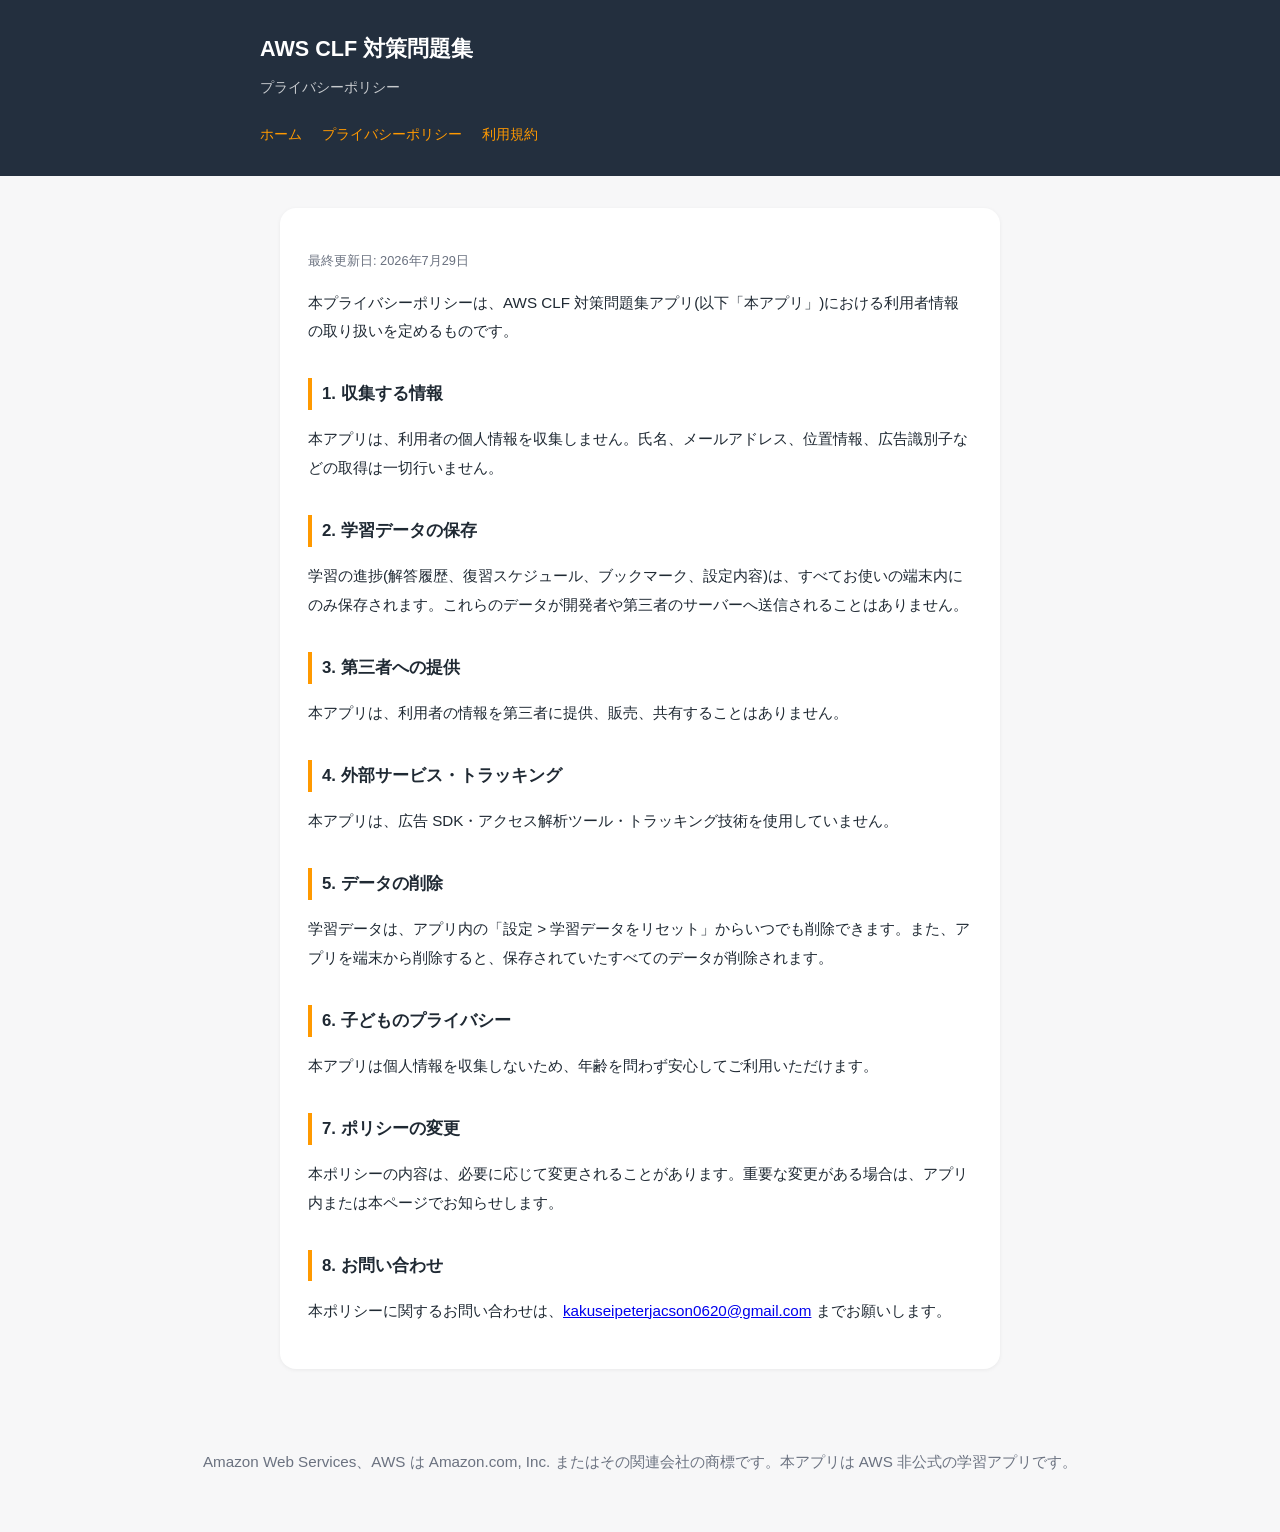
==== privacy.html @ 356169ad "Add privacy policy and terms of service pages Co-Authored-By: Claude Fable 5 <noreply@anthropic.com>" ====
<!DOCTYPE html>
<html lang="ja">
<head>
  <meta charset="UTF-8" />
  <meta name="viewport" content="width=device-width, initial-scale=1.0" />
  <title>プライバシーポリシー | AWS CLF 対策問題集</title>
  <link rel="stylesheet" href="style.css" />
</head>
<body>
  <header>
    <div class="inner">
      <h1>AWS CLF 対策問題集</h1>
      <p>プライバシーポリシー</p>
      <nav class="nav">
        <a href="index.html">ホーム</a>
        <a href="privacy.html">プライバシーポリシー</a>
        <a href="terms.html">利用規約</a>
      </nav>
    </div>
  </header>
  <main>
    <div class="card">
      <p class="updated">最終更新日: 2026年7月29日</p>
      <p>本プライバシーポリシーは、AWS CLF 対策問題集アプリ(以下「本アプリ」)における利用者情報の取り扱いを定めるものです。</p>

      <h2>1. 収集する情報</h2>
      <p>本アプリは、利用者の個人情報を収集しません。氏名、メールアドレス、位置情報、広告識別子などの取得は一切行いません。</p>

      <h2>2. 学習データの保存</h2>
      <p>学習の進捗(解答履歴、復習スケジュール、ブックマーク、設定内容)は、すべてお使いの端末内にのみ保存されます。これらのデータが開発者や第三者のサーバーへ送信されることはありません。</p>

      <h2>3. 第三者への提供</h2>
      <p>本アプリは、利用者の情報を第三者に提供、販売、共有することはありません。</p>

      <h2>4. 外部サービス・トラッキング</h2>
      <p>本アプリは、広告 SDK・アクセス解析ツール・トラッキング技術を使用していません。</p>

      <h2>5. データの削除</h2>
      <p>学習データは、アプリ内の「設定 &gt; 学習データをリセット」からいつでも削除できます。また、アプリを端末から削除すると、保存されていたすべてのデータが削除されます。</p>

      <h2>6. 子どものプライバシー</h2>
      <p>本アプリは個人情報を収集しないため、年齢を問わず安心してご利用いただけます。</p>

      <h2>7. ポリシーの変更</h2>
      <p>本ポリシーの内容は、必要に応じて変更されることがあります。重要な変更がある場合は、アプリ内または本ページでお知らせします。</p>

      <h2>8. お問い合わせ</h2>
      <p>本ポリシーに関するお問い合わせは、<a href="mailto:kakuseipeterjacson0620@gmail.com">kakuseipeterjacson0620@gmail.com</a> までお願いします。</p>
    </div>
  </main>
  <footer>
    <p>Amazon Web Services、AWS は Amazon.com, Inc. またはその関連会社の商標です。本アプリは AWS 非公式の学習アプリです。</p>
  </footer>
</body>
</html>
---- style.css ----
:root {
  --accent: #ff9900;
  --navy: #232f3e;
  --text: #1f2933;
  --muted: #6b7280;
  --bg: #f7f7f8;
  --card: #ffffff;
}
@media (prefers-color-scheme: dark) {
  :root {
    --text: #e5e7eb;
    --muted: #9ca3af;
    --bg: #101418;
    --card: #1a2028;
  }
}
* { box-sizing: border-box; }
body {
  margin: 0;
  font-family: -apple-system, BlinkMacSystemFont, "Hiragino Sans", "Yu Gothic UI", "Noto Sans JP", sans-serif;
  color: var(--text);
  background: var(--bg);
  line-height: 1.9;
}
header {
  background: var(--navy);
  color: #fff;
  padding: 28px 20px;
}
header .inner, main {
  max-width: 760px;
  margin: 0 auto;
}
header h1 { margin: 0; font-size: 1.35rem; }
header p { margin: 6px 0 0; font-size: 0.85rem; opacity: 0.75; }
header a { color: var(--accent); text-decoration: none; }
main { padding: 32px 20px 64px; }
.card {
  background: var(--card);
  border-radius: 16px;
  padding: 28px;
  box-shadow: 0 1px 4px rgba(0, 0, 0, 0.06);
}
h2 {
  font-size: 1.05rem;
  border-left: 4px solid var(--accent);
  padding-left: 10px;
  margin: 32px 0 8px;
}
h2:first-child { margin-top: 0; }
p, li { font-size: 0.95rem; }
.updated { color: var(--muted); font-size: 0.8rem; }
footer {
  text-align: center;
  color: var(--muted);
  font-size: 0.78rem;
  padding: 0 20px 40px;
}
.nav { margin-top: 20px; font-size: 0.9rem; }
.nav a { color: var(--accent); text-decoration: none; margin-right: 16px; }
.nav a:hover { text-decoration: underline; }
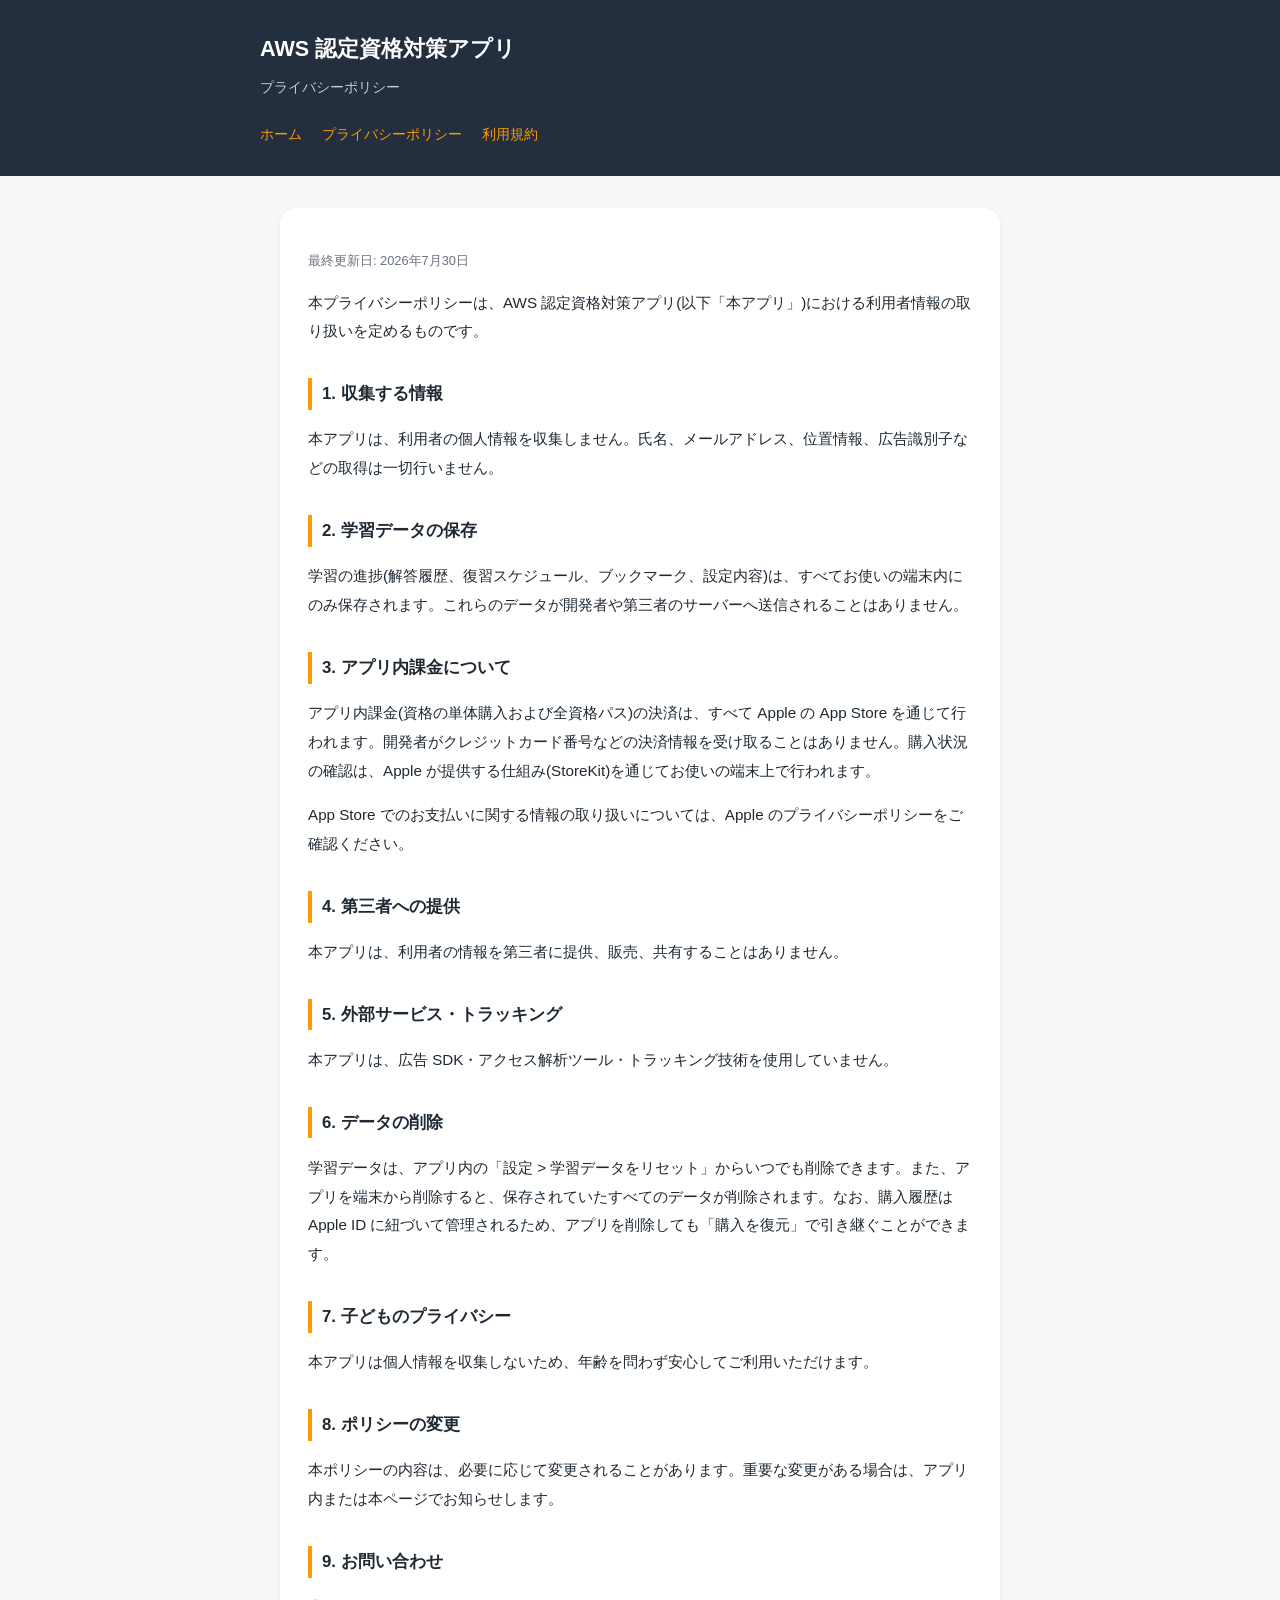
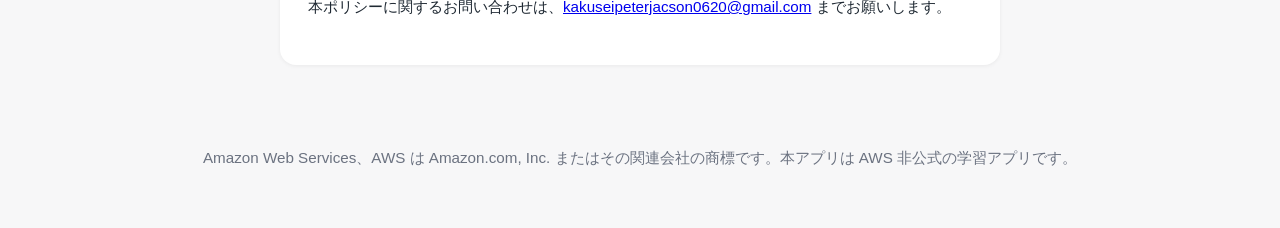
==== commit af4c632e: "Update legal pages for multi-certification and in-app purchases Co-Authored-By: Claude Fable 5 <nore" ====
--- a/privacy.html
+++ b/privacy.html
@@ -3,13 +3,13 @@
 <head>
   <meta charset="UTF-8" />
   <meta name="viewport" content="width=device-width, initial-scale=1.0" />
-  <title>プライバシーポリシー | AWS CLF 対策問題集</title>
+  <title>プライバシーポリシー | AWS 認定資格対策アプリ</title>
   <link rel="stylesheet" href="style.css" />
 </head>
 <body>
   <header>
     <div class="inner">
-      <h1>AWS CLF 対策問題集</h1>
+      <h1>AWS 認定資格対策アプリ</h1>
       <p>プライバシーポリシー</p>
       <nav class="nav">
         <a href="index.html">ホーム</a>
@@ -20,8 +20,8 @@
   </header>
   <main>
     <div class="card">
-      <p class="updated">最終更新日: 2026年7月29日</p>
-      <p>本プライバシーポリシーは、AWS CLF 対策問題集アプリ(以下「本アプリ」)における利用者情報の取り扱いを定めるものです。</p>
+      <p class="updated">最終更新日: 2026年7月30日</p>
+      <p>本プライバシーポリシーは、AWS 認定資格対策アプリ(以下「本アプリ」)における利用者情報の取り扱いを定めるものです。</p>
 
       <h2>1. 収集する情報</h2>
       <p>本アプリは、利用者の個人情報を収集しません。氏名、メールアドレス、位置情報、広告識別子などの取得は一切行いません。</p>
@@ -29,22 +29,26 @@
       <h2>2. 学習データの保存</h2>
       <p>学習の進捗(解答履歴、復習スケジュール、ブックマーク、設定内容)は、すべてお使いの端末内にのみ保存されます。これらのデータが開発者や第三者のサーバーへ送信されることはありません。</p>
 
-      <h2>3. 第三者への提供</h2>
+      <h2>3. アプリ内課金について</h2>
+      <p>アプリ内課金(資格の単体購入および全資格パス)の決済は、すべて Apple の App Store を通じて行われます。開発者がクレジットカード番号などの決済情報を受け取ることはありません。購入状況の確認は、Apple が提供する仕組み(StoreKit)を通じてお使いの端末上で行われます。</p>
+      <p>App Store でのお支払いに関する情報の取り扱いについては、Apple のプライバシーポリシーをご確認ください。</p>
+
+      <h2>4. 第三者への提供</h2>
       <p>本アプリは、利用者の情報を第三者に提供、販売、共有することはありません。</p>
 
-      <h2>4. 外部サービス・トラッキング</h2>
+      <h2>5. 外部サービス・トラッキング</h2>
       <p>本アプリは、広告 SDK・アクセス解析ツール・トラッキング技術を使用していません。</p>
 
-      <h2>5. データの削除</h2>
-      <p>学習データは、アプリ内の「設定 &gt; 学習データをリセット」からいつでも削除できます。また、アプリを端末から削除すると、保存されていたすべてのデータが削除されます。</p>
+      <h2>6. データの削除</h2>
+      <p>学習データは、アプリ内の「設定 &gt; 学習データをリセット」からいつでも削除できます。また、アプリを端末から削除すると、保存されていたすべてのデータが削除されます。なお、購入履歴は Apple ID に紐づいて管理されるため、アプリを削除しても「購入を復元」で引き継ぐことができます。</p>
 
-      <h2>6. 子どものプライバシー</h2>
+      <h2>7. 子どものプライバシー</h2>
       <p>本アプリは個人情報を収集しないため、年齢を問わず安心してご利用いただけます。</p>
 
-      <h2>7. ポリシーの変更</h2>
+      <h2>8. ポリシーの変更</h2>
       <p>本ポリシーの内容は、必要に応じて変更されることがあります。重要な変更がある場合は、アプリ内または本ページでお知らせします。</p>
 
-      <h2>8. お問い合わせ</h2>
+      <h2>9. お問い合わせ</h2>
       <p>本ポリシーに関するお問い合わせは、<a href="mailto:kakuseipeterjacson0620@gmail.com">kakuseipeterjacson0620@gmail.com</a> までお願いします。</p>
     </div>
   </main>
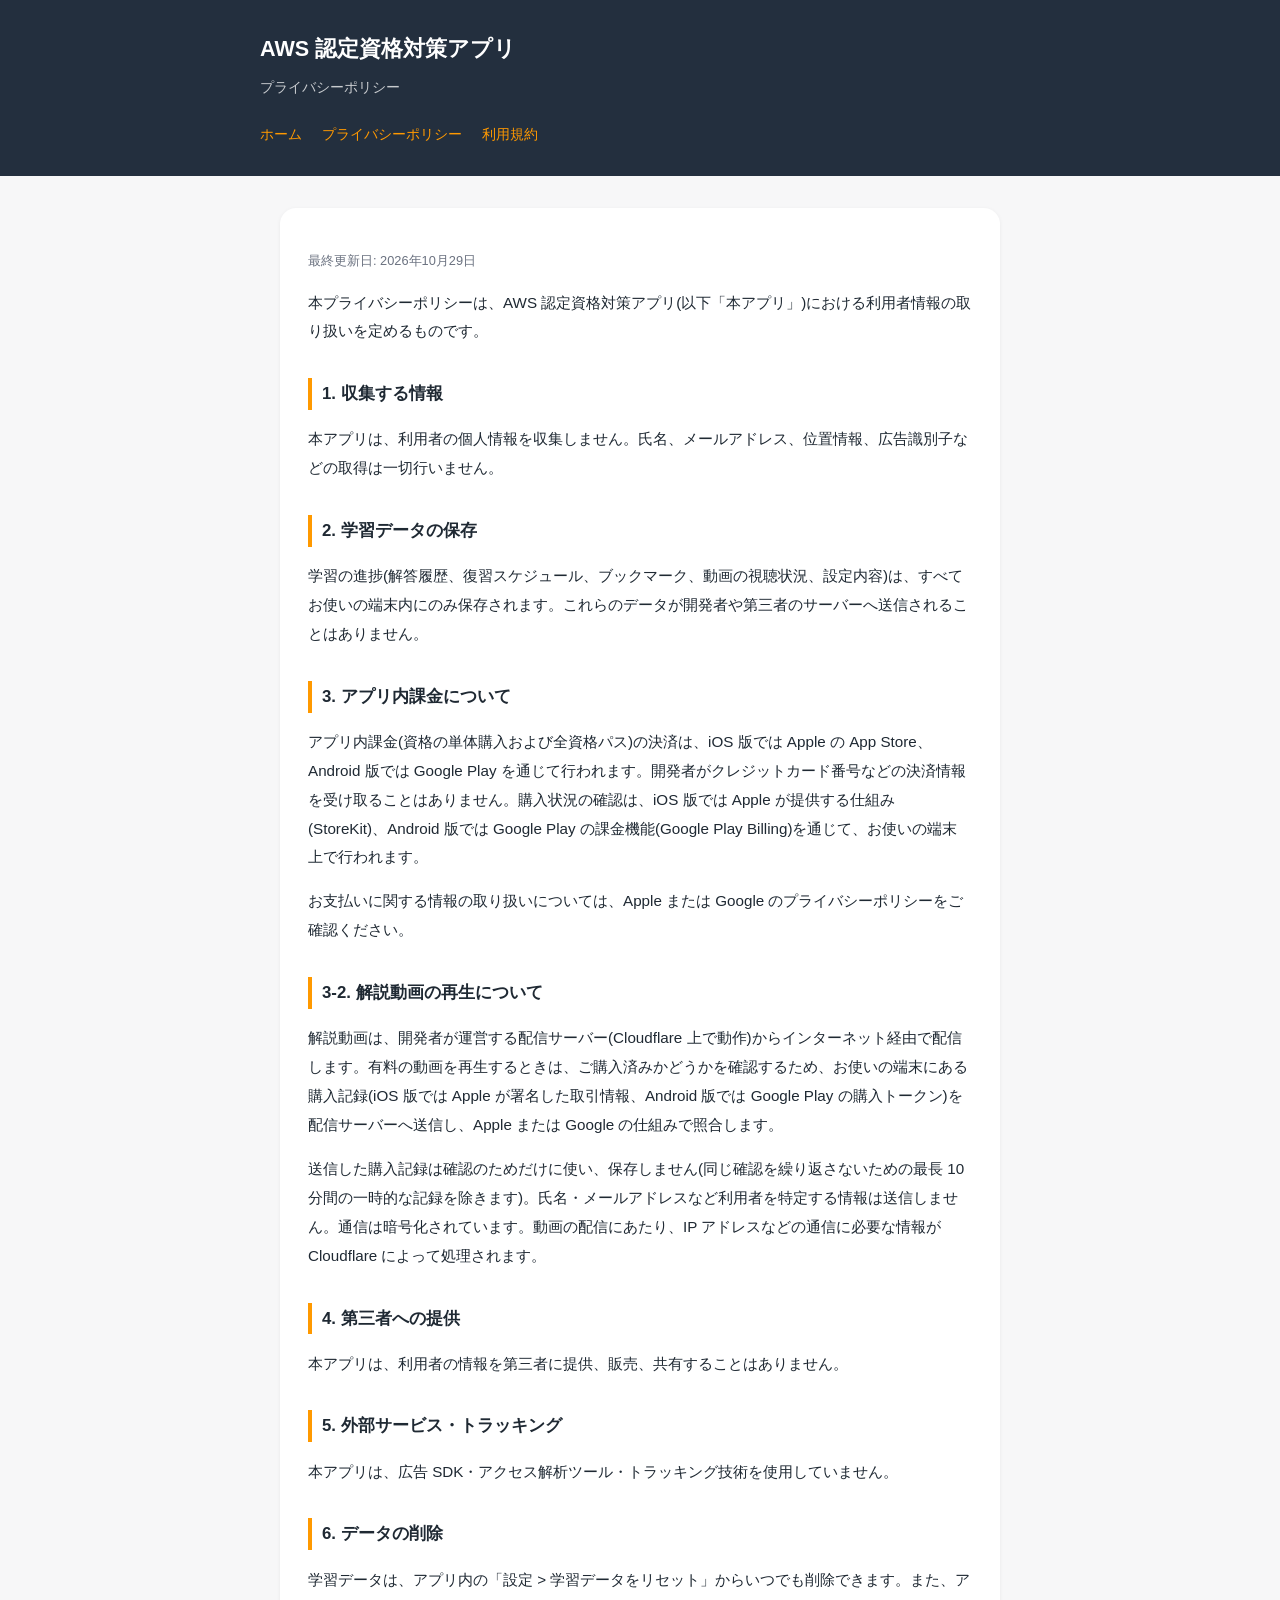
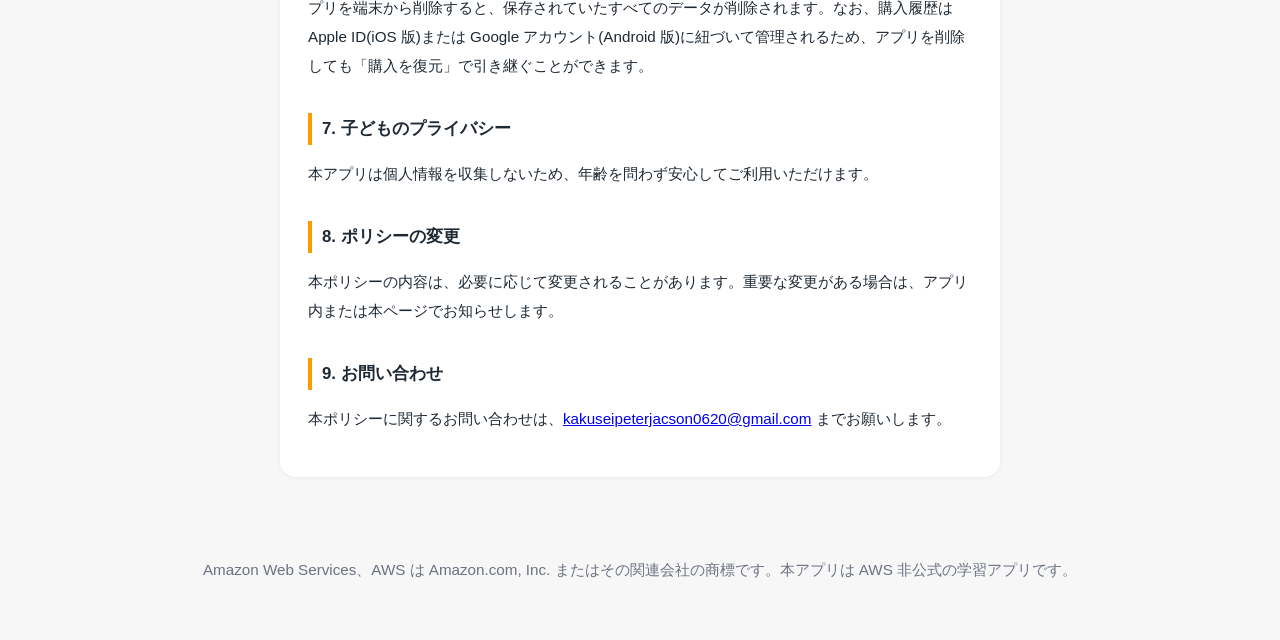
==== commit 64802952: "Add Google Play and video streaming to privacy policy and terms Co-Authored-By: Claude Opus 5.5 <nor" ====
--- a/privacy.html
+++ b/privacy.html
@@ -20,18 +20,22 @@
   </header>
   <main>
     <div class="card">
-      <p class="updated">最終更新日: 2026年7月30日</p>
+      <p class="updated">最終更新日: 2026年10月29日</p>
       <p>本プライバシーポリシーは、AWS 認定資格対策アプリ(以下「本アプリ」)における利用者情報の取り扱いを定めるものです。</p>
 
       <h2>1. 収集する情報</h2>
       <p>本アプリは、利用者の個人情報を収集しません。氏名、メールアドレス、位置情報、広告識別子などの取得は一切行いません。</p>
 
       <h2>2. 学習データの保存</h2>
-      <p>学習の進捗(解答履歴、復習スケジュール、ブックマーク、設定内容)は、すべてお使いの端末内にのみ保存されます。これらのデータが開発者や第三者のサーバーへ送信されることはありません。</p>
+      <p>学習の進捗(解答履歴、復習スケジュール、ブックマーク、動画の視聴状況、設定内容)は、すべてお使いの端末内にのみ保存されます。これらのデータが開発者や第三者のサーバーへ送信されることはありません。</p>
 
       <h2>3. アプリ内課金について</h2>
-      <p>アプリ内課金(資格の単体購入および全資格パス)の決済は、すべて Apple の App Store を通じて行われます。開発者がクレジットカード番号などの決済情報を受け取ることはありません。購入状況の確認は、Apple が提供する仕組み(StoreKit)を通じてお使いの端末上で行われます。</p>
-      <p>App Store でのお支払いに関する情報の取り扱いについては、Apple のプライバシーポリシーをご確認ください。</p>
+      <p>アプリ内課金(資格の単体購入および全資格パス)の決済は、iOS 版では Apple の App Store、Android 版では Google Play を通じて行われます。開発者がクレジットカード番号などの決済情報を受け取ることはありません。購入状況の確認は、iOS 版では Apple が提供する仕組み(StoreKit)、Android 版では Google Play の課金機能(Google Play Billing)を通じて、お使いの端末上で行われます。</p>
+      <p>お支払いに関する情報の取り扱いについては、Apple または Google のプライバシーポリシーをご確認ください。</p>
+
+      <h2>3-2. 解説動画の再生について</h2>
+      <p>解説動画は、開発者が運営する配信サーバー(Cloudflare 上で動作)からインターネット経由で配信します。有料の動画を再生するときは、ご購入済みかどうかを確認するため、お使いの端末にある購入記録(iOS 版では Apple が署名した取引情報、Android 版では Google Play の購入トークン)を配信サーバーへ送信し、Apple または Google の仕組みで照合します。</p>
+      <p>送信した購入記録は確認のためだけに使い、保存しません(同じ確認を繰り返さないための最長 10 分間の一時的な記録を除きます)。氏名・メールアドレスなど利用者を特定する情報は送信しません。通信は暗号化されています。動画の配信にあたり、IP アドレスなどの通信に必要な情報が Cloudflare によって処理されます。</p>
 
       <h2>4. 第三者への提供</h2>
       <p>本アプリは、利用者の情報を第三者に提供、販売、共有することはありません。</p>
@@ -40,7 +44,7 @@
       <p>本アプリは、広告 SDK・アクセス解析ツール・トラッキング技術を使用していません。</p>
 
       <h2>6. データの削除</h2>
-      <p>学習データは、アプリ内の「設定 &gt; 学習データをリセット」からいつでも削除できます。また、アプリを端末から削除すると、保存されていたすべてのデータが削除されます。なお、購入履歴は Apple ID に紐づいて管理されるため、アプリを削除しても「購入を復元」で引き継ぐことができます。</p>
+      <p>学習データは、アプリ内の「設定 &gt; 学習データをリセット」からいつでも削除できます。また、アプリを端末から削除すると、保存されていたすべてのデータが削除されます。なお、購入履歴は Apple ID(iOS 版)または Google アカウント(Android 版)に紐づいて管理されるため、アプリを削除しても「購入を復元」で引き継ぐことができます。</p>
 
       <h2>7. 子どものプライバシー</h2>
       <p>本アプリは個人情報を収集しないため、年齢を問わず安心してご利用いただけます。</p>
